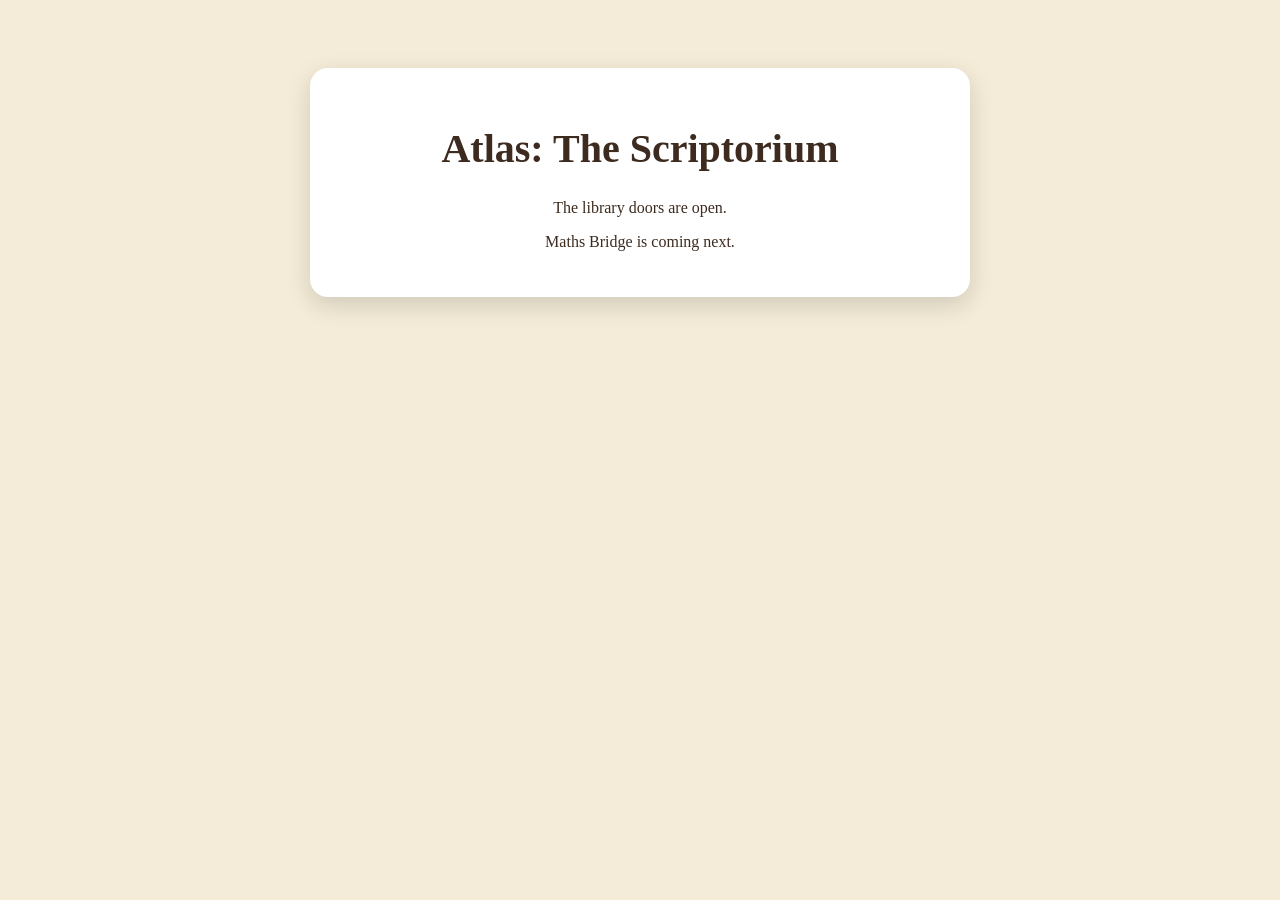
==== index.html @ ceaecb9f "Create index.html" ====
<!DOCTYPE html>
<html lang="en">
<head>
  <meta charset="UTF-8">
  <meta name="viewport" content="width=device-width, initial-scale=1">
  <title>Atlas: The Scriptorium</title>
  <style>
    body {
      font-family: Georgia, serif;
      text-align: center;
      padding: 60px 20px;
      background: #f4ecd8;
      color: #3d2b1f;
    }

    h1 {
      font-size: 2.5rem;
    }

    .card {
      max-width: 600px;
      margin: auto;
      padding: 30px;
      background: white;
      border-radius: 18px;
      box-shadow: 0 8px 25px rgba(0,0,0,.15);
    }
  </style>
</head>
<body>
  <div class="card">
    <h1>Atlas: The Scriptorium</h1>
    <p>The library doors are open.</p>
    <p>Maths Bridge is coming next.</p>
  </div>
</body>
</html>
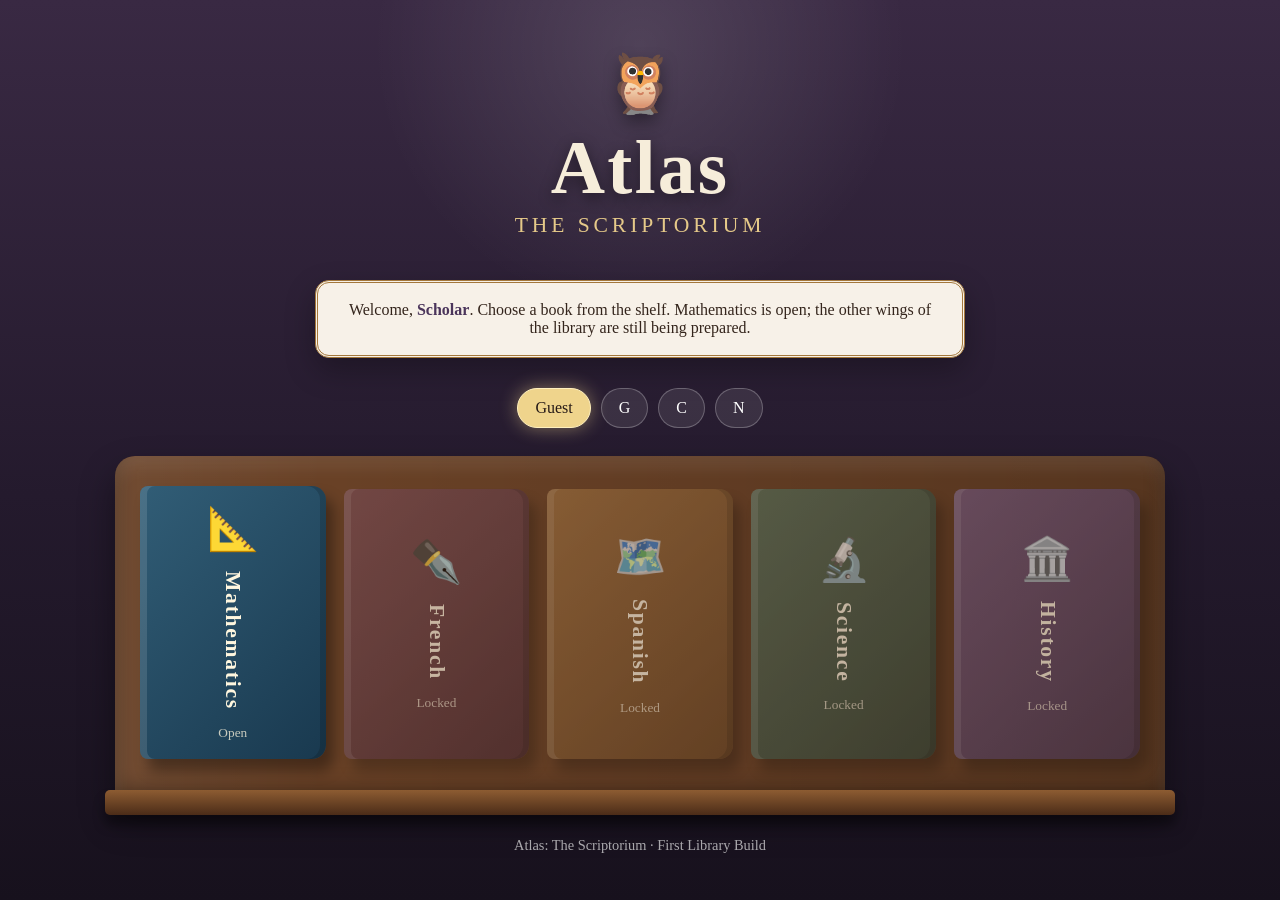
==== commit c204f3ac: "Create first Atlas library" ====
--- a/index.html
+++ b/index.html
@@ -2,36 +2,443 @@
 <html lang="en">
 <head>
   <meta charset="UTF-8">
-  <meta name="viewport" content="width=device-width, initial-scale=1">
+  <meta name="viewport" content="width=device-width, initial-scale=1, viewport-fit=cover">
+  <meta name="theme-color" content="#241a2d">
   <title>Atlas: The Scriptorium</title>
+
   <style>
+    :root {
+      --ink: #34251c;
+      --cream: #f6edda;
+      --paper: #fffaf0;
+      --gold: #d9a441;
+      --purple: #4b355b;
+      --deep-purple: #241a2d;
+      --green: #355a48;
+    }
+
+    * {
+      box-sizing: border-box;
+    }
+
+    html, body {
+      margin: 0;
+      min-height: 100%;
+    }
+
     body {
-      font-family: Georgia, serif;
+      font-family: Georgia, "Times New Roman", serif;
+      color: var(--cream);
+      background:
+        radial-gradient(circle at 50% 5%, rgba(255,255,255,.12), transparent 25%),
+        linear-gradient(180deg, #392943 0%, var(--deep-purple) 55%, #17111d 100%);
+    }
+
+    button {
+      font: inherit;
+    }
+
+    .page {
+      min-height: 100vh;
+      padding:
+        max(24px, env(safe-area-inset-top))
+        20px
+        max(35px, env(safe-area-inset-bottom));
+      display: flex;
+      justify-content: center;
+    }
+
+    .library {
+      width: min(1050px, 100%);
+    }
+
+    header {
       text-align: center;
-      padding: 60px 20px;
-      background: #f4ecd8;
-      color: #3d2b1f;
+      padding: 25px 10px 20px;
+    }
+
+    .owl {
+      font-size: 58px;
+      filter: drop-shadow(0 8px 8px rgba(0,0,0,.35));
+      animation: float 3s ease-in-out infinite;
+    }
+
+    @keyframes float {
+      50% {
+        transform: translateY(-7px);
+      }
     }
 
     h1 {
-      font-size: 2.5rem;
-    }
-
-    .card {
-      max-width: 600px;
+      margin: 8px 0 2px;
+      font-size: clamp(2.3rem, 7vw, 4.7rem);
+      letter-spacing: .03em;
+      text-shadow: 0 5px 15px rgba(0,0,0,.45);
+    }
+
+    .subtitle {
+      margin: 0;
+      color: #e5c989;
+      font-size: clamp(1rem, 3vw, 1.35rem);
+      letter-spacing: .18em;
+      text-transform: uppercase;
+    }
+
+    .welcome {
+      max-width: 650px;
+      margin: 22px auto 30px;
+      padding: 18px 22px;
+      color: var(--ink);
+      background: rgba(255,250,240,.96);
+      border: 3px double #a4783c;
+      border-radius: 14px;
+      box-shadow: 0 12px 30px rgba(0,0,0,.28);
+      text-align: center;
+    }
+
+    .welcome strong {
+      color: var(--purple);
+    }
+
+    .profiles {
+      display: flex;
+      flex-wrap: wrap;
+      justify-content: center;
+      gap: 10px;
+      margin-bottom: 28px;
+    }
+
+    .profile {
+      border: 1px solid rgba(255,255,255,.25);
+      border-radius: 999px;
+      padding: 10px 17px;
+      color: white;
+      background: rgba(255,255,255,.09);
+      cursor: pointer;
+    }
+
+    .profile.active {
+      color: #261a17;
+      background: #efd48c;
+      border-color: #fff0be;
+      box-shadow: 0 0 18px rgba(239,212,140,.45);
+    }
+
+    .shelf {
+      position: relative;
+      display: grid;
+      grid-template-columns: repeat(5, minmax(125px, 1fr));
+      align-items: end;
+      gap: 18px;
+      padding: 30px 25px 42px;
+      border-radius: 20px 20px 4px 4px;
+      background:
+        linear-gradient(90deg, rgba(255,255,255,.06), transparent 20%, rgba(0,0,0,.18)),
+        #694126;
+      box-shadow:
+        inset 0 10px 18px rgba(255,255,255,.09),
+        inset 0 -12px 20px rgba(0,0,0,.35),
+        0 18px 35px rgba(0,0,0,.4);
+    }
+
+    .shelf::after {
+      content: "";
+      position: absolute;
+      left: -10px;
+      right: -10px;
+      bottom: -14px;
+      height: 25px;
+      border-radius: 5px;
+      background: linear-gradient(#8d5c32, #4b2c18);
+      box-shadow: 0 10px 12px rgba(0,0,0,.4);
+    }
+
+    .book {
+      min-height: 270px;
+      padding: 18px 13px;
+      border: 0;
+      border-radius: 8px 14px 14px 8px;
+      color: #fff7df;
+      cursor: pointer;
+      box-shadow:
+        inset 7px 0 0 rgba(255,255,255,.12),
+        inset -6px 0 0 rgba(0,0,0,.16),
+        8px 12px 14px rgba(0,0,0,.35);
+      transform-origin: bottom;
+      transition: transform .2s ease, filter .2s ease;
+    }
+
+    .book:hover,
+    .book:focus-visible {
+      transform: translateY(-12px) rotate(-1deg);
+      filter: brightness(1.08);
+    }
+
+    .book-icon {
+      display: block;
+      margin-bottom: 18px;
+      font-size: 42px;
+    }
+
+    .book-title {
+      display: block;
+      font-size: 1.35rem;
+      font-weight: bold;
+      writing-mode: vertical-rl;
       margin: auto;
-      padding: 30px;
+      letter-spacing: .08em;
+    }
+
+    .book small {
+      display: block;
+      margin-top: 15px;
+      opacity: .75;
+    }
+
+    .maths {
+      background: linear-gradient(135deg, #315d76, #19394f);
+    }
+
+    .french {
+      background: linear-gradient(135deg, #874755, #522634);
+    }
+
+    .spanish {
+      background: linear-gradient(135deg, #aa6b27, #714114);
+    }
+
+    .science {
+      background: linear-gradient(135deg, #497054, #274333);
+    }
+
+    .history {
+      background: linear-gradient(135deg, #76528a, #49305a);
+    }
+
+    .locked {
+      opacity: .64;
+      filter: grayscale(.3);
+    }
+
+    .panel {
+      display: none;
+      max-width: 760px;
+      margin: 35px auto 0;
+      padding: 28px;
+      color: var(--ink);
+      background: var(--paper);
+      border: 4px double #a4783c;
+      border-radius: 18px;
+      box-shadow: 0 16px 35px rgba(0,0,0,.35);
+    }
+
+    .panel.open {
+      display: block;
+      animation: openBook .35s ease-out;
+    }
+
+    @keyframes openBook {
+      from {
+        opacity: 0;
+        transform: translateY(20px) scale(.97);
+      }
+    }
+
+    .panel h2 {
+      margin-top: 0;
+      color: #244f68;
+      font-size: 2rem;
+    }
+
+    .lesson-card {
+      padding: 18px;
+      margin: 16px 0;
+      border: 2px solid #d9c298;
+      border-radius: 14px;
       background: white;
-      border-radius: 18px;
-      box-shadow: 0 8px 25px rgba(0,0,0,.15);
+    }
+
+    .start {
+      border: 0;
+      border-radius: 12px;
+      padding: 13px 20px;
+      color: white;
+      background: var(--green);
+      cursor: pointer;
+      box-shadow: 0 5px 0 #20372c;
+    }
+
+    .message {
+      margin-top: 15px;
+      min-height: 24px;
+      font-weight: bold;
+      color: var(--purple);
+    }
+
+    footer {
+      padding-top: 36px;
+      text-align: center;
+      color: rgba(255,255,255,.65);
+      font-size: .9rem;
+    }
+
+    @media (max-width: 760px) {
+      .shelf {
+        grid-template-columns: repeat(2, minmax(120px, 1fr));
+      }
+
+      .book {
+        min-height: 205px;
+      }
+
+      .book-title {
+        writing-mode: horizontal-tb;
+      }
+    }
+
+    @media (max-width: 420px) {
+      .shelf {
+        padding-left: 14px;
+        padding-right: 14px;
+        gap: 12px;
+      }
+
+      .book {
+        min-height: 180px;
+      }
     }
   </style>
 </head>
+
 <body>
-  <div class="card">
-    <h1>Atlas: The Scriptorium</h1>
-    <p>The library doors are open.</p>
-    <p>Maths Bridge is coming next.</p>
-  </div>
+  <main class="page">
+    <div class="library">
+      <header>
+        <div class="owl" aria-hidden="true">🦉</div>
+        <h1>Atlas</h1>
+        <p class="subtitle">The Scriptorium</p>
+      </header>
+
+      <section class="welcome">
+        Welcome, <strong id="studentName">Scholar</strong>.
+        Choose a book from the shelf. Mathematics is open;
+        the other wings of the library are still being prepared.
+      </section>
+
+      <div class="profiles" aria-label="Choose a student">
+        <button class="profile active" data-name="Scholar">Guest</button>
+        <button class="profile" data-name="Gudrun">G</button>
+        <button class="profile" data-name="Christobal">C</button>
+        <button class="profile" data-name="Nevan">N</button>
+      </div>
+
+      <section class="shelf" aria-label="Subject library">
+        <button class="book maths" id="mathsBook">
+          <span class="book-icon">📐</span>
+          <span class="book-title">Mathematics</span>
+          <small>Open</small>
+        </button>
+
+        <button class="book french locked" data-locked="true">
+          <span class="book-icon">✒️</span>
+          <span class="book-title">French</span>
+          <small>Locked</small>
+        </button>
+
+        <button class="book spanish locked" data-locked="true">
+          <span class="book-icon">🗺️</span>
+          <span class="book-title">Spanish</span>
+          <small>Locked</small>
+        </button>
+
+        <button class="book science locked" data-locked="true">
+          <span class="book-icon">🔬</span>
+          <span class="book-title">Science</span>
+          <small>Locked</small>
+        </button>
+
+        <button class="book history locked" data-locked="true">
+          <span class="book-icon">🏛️</span>
+          <span class="book-title">History</span>
+          <small>Locked</small>
+        </button>
+      </section>
+
+      <section class="panel" id="mathsPanel">
+        <h2>Mathematics</h2>
+        <p>
+          The first pages of the mathematics book have been restored.
+        </p>
+
+        <div class="lesson-card">
+          <h3>🌉 Maths Bridge</h3>
+          <p>
+            Practise essential skills using a question, scratch pad,
+            rule reminders and calculator.
+          </p>
+          <button class="start" id="startMaths">Enter Maths Bridge</button>
+          <div class="message" id="message"></div>
+        </div>
+      </section>
+
+      <footer>
+        Atlas: The Scriptorium · First Library Build
+      </footer>
+    </div>
+  </main>
+
+  <script>
+    const profiles = document.querySelectorAll(".profile");
+    const studentName = document.getElementById("studentName");
+    const mathsBook = document.getElementById("mathsBook");
+    const mathsPanel = document.getElementById("mathsPanel");
+    const message = document.getElementById("message");
+
+    const savedStudent = localStorage.getItem("atlasStudent");
+
+    if (savedStudent) {
+      studentName.textContent = savedStudent;
+
+      profiles.forEach(profile => {
+        profile.classList.toggle(
+          "active",
+          profile.dataset.name === savedStudent
+        );
+      });
+    }
+
+    profiles.forEach(profile => {
+      profile.addEventListener("click", () => {
+        profiles.forEach(item => item.classList.remove("active"));
+        profile.classList.add("active");
+
+        const name = profile.dataset.name;
+        studentName.textContent = name;
+        localStorage.setItem("atlasStudent", name);
+      });
+    });
+
+    mathsBook.addEventListener("click", () => {
+      mathsPanel.classList.toggle("open");
+
+      if (mathsPanel.classList.contains("open")) {
+        mathsPanel.scrollIntoView({
+          behavior: "smooth",
+          block: "start"
+        });
+      }
+    });
+
+    document.querySelectorAll("[data-locked='true']").forEach(book => {
+      book.addEventListener("click", () => {
+        alert("This section of the library is still locked.");
+      });
+    });
+
+    document.getElementById("startMaths").addEventListener("click", () => {
+      message.textContent =
+        "Maths Bridge will be installed here in the next update.";
+    });
+  </script>
 </body>
 </html>
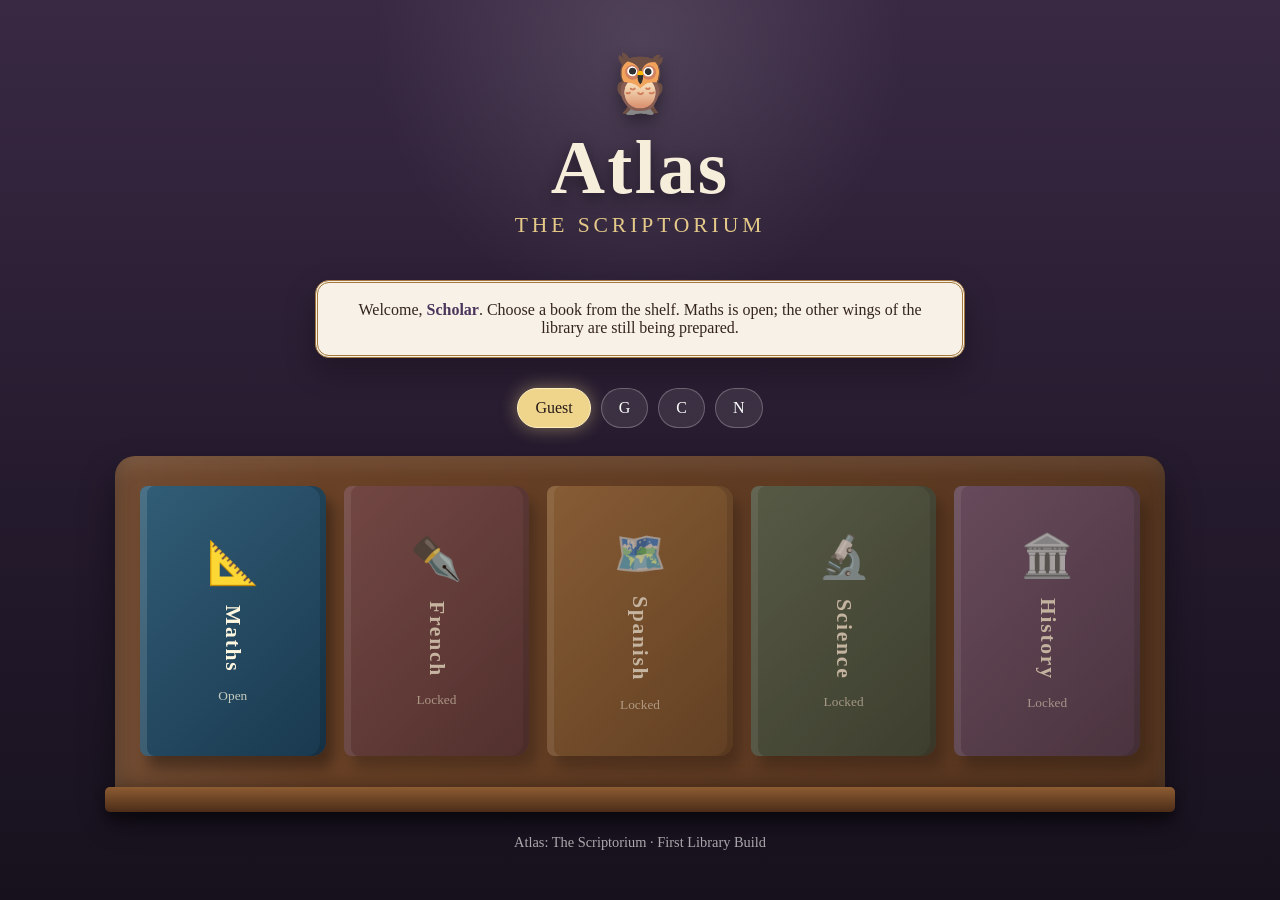
==== commit a93a8ba1: "Mathematics to Maths to Math" ====
--- a/index.html
+++ b/index.html
@@ -321,7 +321,7 @@
 
       <section class="welcome">
         Welcome, <strong id="studentName">Scholar</strong>.
-        Choose a book from the shelf. Mathematics is open;
+        Choose a book from the shelf. Maths is open;
         the other wings of the library are still being prepared.
       </section>
 
@@ -335,7 +335,7 @@
       <section class="shelf" aria-label="Subject library">
         <button class="book maths" id="mathsBook">
           <span class="book-icon">📐</span>
-          <span class="book-title">Mathematics</span>
+          <span class="book-title">Maths</span>
           <small>Open</small>
         </button>
 
@@ -365,18 +365,18 @@
       </section>
 
       <section class="panel" id="mathsPanel">
-        <h2>Mathematics</h2>
+        <h2>Math</h2>
         <p>
           The first pages of the mathematics book have been restored.
         </p>
 
         <div class="lesson-card">
-          <h3>🌉 Maths Bridge</h3>
+          <h3>🌉 Math Bridge</h3>
           <p>
             Practise essential skills using a question, scratch pad,
             rule reminders and calculator.
           </p>
-          <button class="start" id="startMaths">Enter Maths Bridge</button>
+          <button class="start" id="startMaths">Enter Math Bridge</button>
           <div class="message" id="message"></div>
         </div>
       </section>
@@ -434,10 +434,8 @@
         alert("This section of the library is still locked.");
       });
     });
-
-    document.getElementById("startMaths").addEventListener("click", () => {
-      message.textContent =
-        "Maths Bridge will be installed here in the next update.";
+document.getElementById("startMaths").addEventListener("click", () => {
+  window.location.href = "maths-bridge.html";
     });
   </script>
 </body>
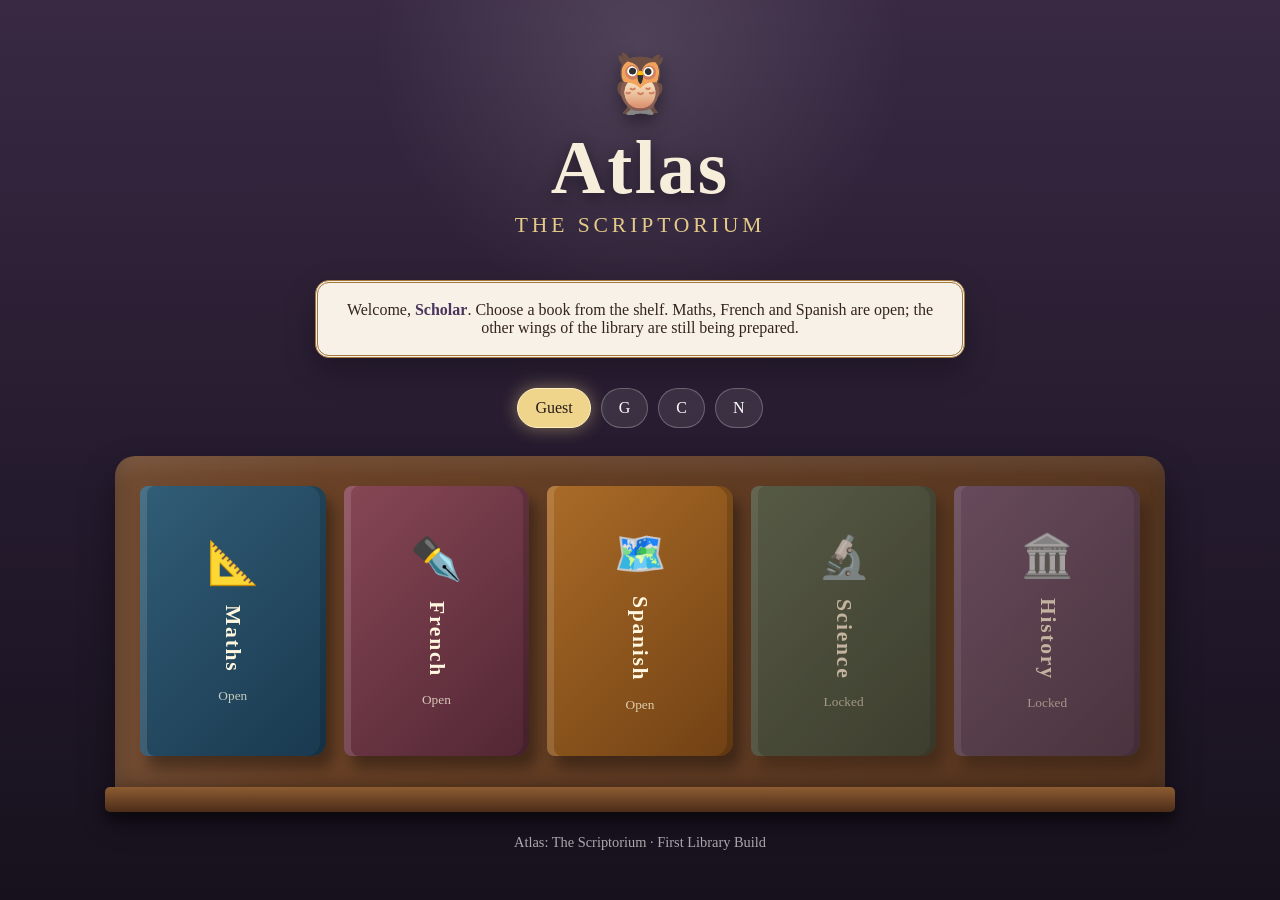
==== commit 4601eb3f: "summer update index.html" ====
--- a/index.html
+++ b/index.html
@@ -321,7 +321,7 @@
 
       <section class="welcome">
         Welcome, <strong id="studentName">Scholar</strong>.
-        Choose a book from the shelf. Maths is open;
+        Choose a book from the shelf. Maths, French and Spanish are open;
         the other wings of the library are still being prepared.
       </section>
 
@@ -339,16 +339,16 @@
           <small>Open</small>
         </button>
 
-        <button class="book french locked" data-locked="true">
+        <button class="book french" id="frenchBook">
           <span class="book-icon">✒️</span>
           <span class="book-title">French</span>
-          <small>Locked</small>
+          <small>Open</small>
         </button>
 
-        <button class="book spanish locked" data-locked="true">
+        <button class="book spanish" id="spanishBook">
           <span class="book-icon">🗺️</span>
           <span class="book-title">Spanish</span>
-          <small>Locked</small>
+          <small>Open</small>
         </button>
 
         <button class="book science locked" data-locked="true">
@@ -365,18 +365,18 @@
       </section>
 
       <section class="panel" id="mathsPanel">
-        <h2>Math</h2>
+        <h2>Maths</h2>
         <p>
           The first pages of the mathematics book have been restored.
         </p>
 
         <div class="lesson-card">
-          <h3>🌉 Math Bridge</h3>
+          <h3>🌉 Maths Bridge</h3>
           <p>
             Practise essential skills using a question, scratch pad,
             rule reminders and calculator.
           </p>
-          <button class="start" id="startMaths">Enter Math Bridge</button>
+          <button class="start" id="startMaths">Enter Maths Bridge</button>
           <div class="message" id="message"></div>
         </div>
       </section>
@@ -391,6 +391,8 @@
     const profiles = document.querySelectorAll(".profile");
     const studentName = document.getElementById("studentName");
     const mathsBook = document.getElementById("mathsBook");
+    const frenchBook = document.getElementById("frenchBook");
+    const spanishBook = document.getElementById("spanishBook");
     const mathsPanel = document.getElementById("mathsPanel");
     const message = document.getElementById("message");
 
@@ -435,7 +437,15 @@
       });
     });
 document.getElementById("startMaths").addEventListener("click", () => {
-  window.location.href = "maths-bridge.html";
+      window.location.href = "maths-bridge.html?v=12";
+    });
+
+    frenchBook.addEventListener("click", () => {
+      window.location.href = "french-bridge.html?v=12";
+    });
+
+    spanishBook.addEventListener("click", () => {
+      window.location.href = "spanish-bridge.html?v=12";
     });
   </script>
 </body>
